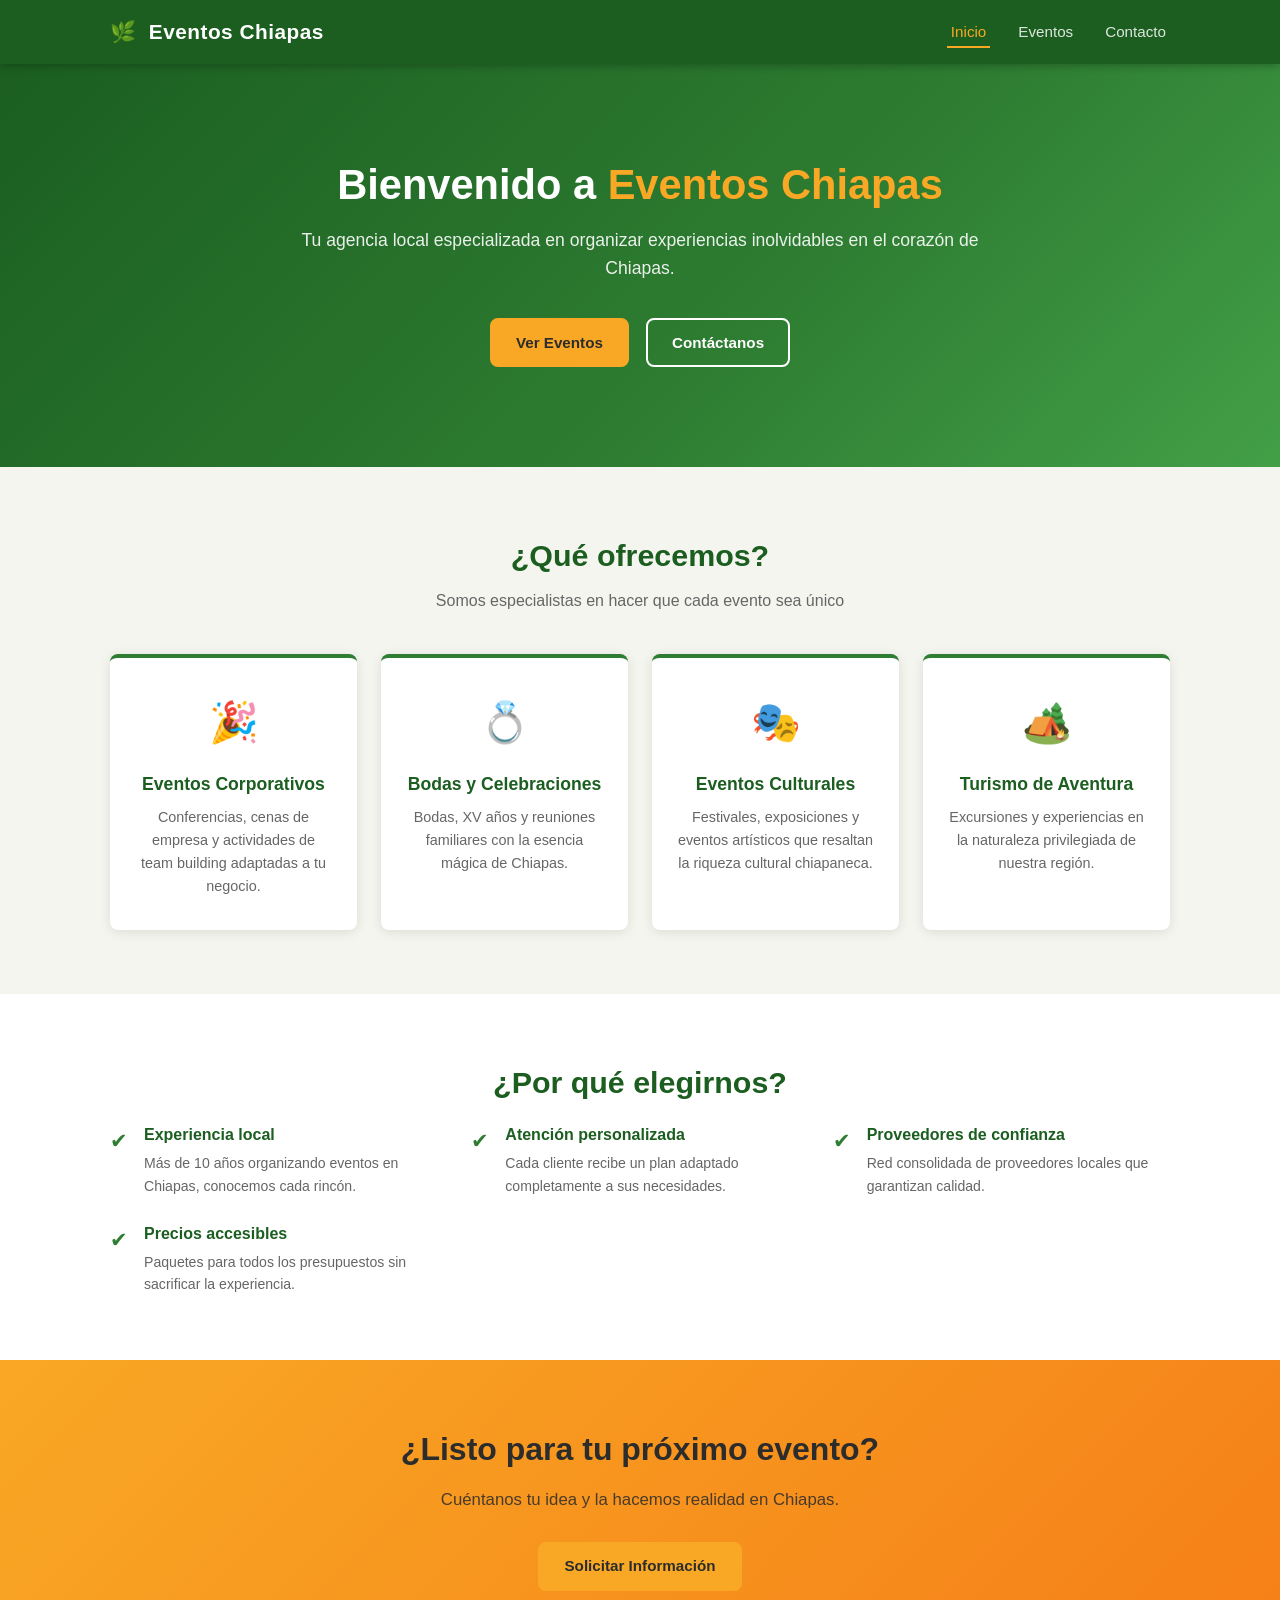
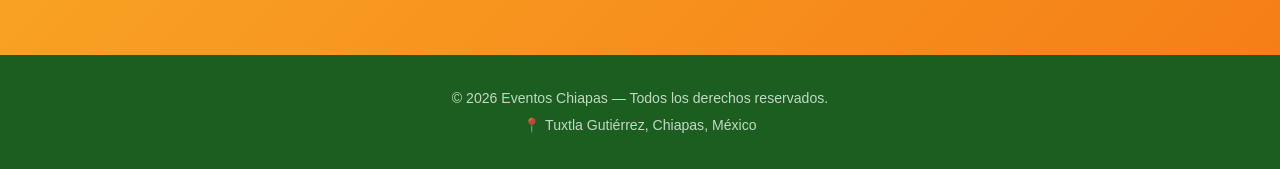
==== Chiapas/index.html @ a68ebc65 "Add files via upload Estructura inicial del sitio web" ====
<!DOCTYPE html>
<html lang="es">
<head>
  <meta charset="UTF-8" />
  <meta name="viewport" content="width=device-width, initial-scale=1.0" />
  <title>Eventos Chiapas</title>
  <link rel="stylesheet" href="css/style.css" />
</head>
<body>

  <!-- NAVEGACIÓN -->
  <header>
    <nav class="navbar">
      <div class="nav-logo">
        <span class="logo-icon">🌿</span> Eventos Chiapas
      </div>
      <button class="nav-toggle" id="navToggle" aria-label="Abrir menú">&#9776;</button>
      <ul class="nav-links" id="navLinks">
        <li><a href="index.html" class="active">Inicio</a></li>
        <li><a href="eventos.html">Eventos</a></li>
        <li><a href="contacto.html">Contacto</a></li>
      </ul>
    </nav>
  </header>

  <!-- HERO -->
  <section class="hero">
    <div class="hero-content">
      <h1>Bienvenido a <span>Eventos Chiapas</span></h1>
      <p>Tu agencia local especializada en organizar experiencias inolvidables en el corazón de Chiapas.</p>
      <a href="eventos.html" class="btn btn-primary">Ver Eventos</a>
      <a href="contacto.html" class="btn btn-outline">Contáctanos</a>
    </div>
  </section>

  <!-- SERVICIOS -->
  <section class="section" id="servicios">
    <div class="container">
      <h2 class="section-title">¿Qué ofrecemos?</h2>
      <p class="section-subtitle">Somos especialistas en hacer que cada evento sea único</p>
      <div class="cards-grid">
        <div class="card">
          <div class="card-icon">🎉</div>
          <h3>Eventos Corporativos</h3>
          <p>Conferencias, cenas de empresa y actividades de team building adaptadas a tu negocio.</p>
        </div>
        <div class="card">
          <div class="card-icon">💍</div>
          <h3>Bodas y Celebraciones</h3>
          <p>Bodas, XV años y reuniones familiares con la esencia mágica de Chiapas.</p>
        </div>
        <div class="card">
          <div class="card-icon">🎭</div>
          <h3>Eventos Culturales</h3>
          <p>Festivales, exposiciones y eventos artísticos que resaltan la riqueza cultural chiapaneca.</p>
        </div>
        <div class="card">
          <div class="card-icon">🏕️</div>
          <h3>Turismo de Aventura</h3>
          <p>Excursiones y experiencias en la naturaleza privilegiada de nuestra región.</p>
        </div>
      </div>
    </div>
  </section>

  <!-- POR QUÉ ELEGIRNOS -->
  <section class="section section-alt">
    <div class="container">
      <h2 class="section-title">¿Por qué elegirnos?</h2>
      <div class="features-list">
        <div class="feature-item">
          <span class="feature-check">✔</span>
          <div>
            <h4>Experiencia local</h4>
            <p>Más de 10 años organizando eventos en Chiapas, conocemos cada rincón.</p>
          </div>
        </div>
        <div class="feature-item">
          <span class="feature-check">✔</span>
          <div>
            <h4>Atención personalizada</h4>
            <p>Cada cliente recibe un plan adaptado completamente a sus necesidades.</p>
          </div>
        </div>
        <div class="feature-item">
          <span class="feature-check">✔</span>
          <div>
            <h4>Proveedores de confianza</h4>
            <p>Red consolidada de proveedores locales que garantizan calidad.</p>
          </div>
        </div>
        <div class="feature-item">
          <span class="feature-check">✔</span>
          <div>
            <h4>Precios accesibles</h4>
            <p>Paquetes para todos los presupuestos sin sacrificar la experiencia.</p>
          </div>
        </div>
      </div>
    </div>
  </section>

  <!-- CTA -->
  <section class="cta-section">
    <div class="container">
      <h2>¿Listo para tu próximo evento?</h2>
      <p>Cuéntanos tu idea y la hacemos realidad en Chiapas.</p>
      <a href="contacto.html" class="btn btn-primary">Solicitar Información</a>
    </div>
  </section>

  <!-- FOOTER -->
  <footer class="footer">
    <div class="container">
      <p>© 2026 Eventos Chiapas — Todos los derechos reservados.</p>
      <p>📍 Tuxtla Gutiérrez, Chiapas, México</p>
    </div>
  </footer>

  <script src="js/script.js"></script>
</body>
</html>
---- Chiapas/css/style.css ----
/* ============================================
   EVENTOS CHIAPAS — Estilos Globales
   ============================================ */

/* ---- Variables ---- */
:root {
  --color-primary:   #2e7d32;   /* verde selva */
  --color-primary-dark: #1b5e20;
  --color-accent:    #f9a825;   /* ámbar chiapaneco */
  --color-accent-dark: #f57f17;
  --color-bg:        #f5f5f0;
  --color-bg-alt:    #ffffff;
  --color-text:      #2c2c2c;
  --color-text-light:#666666;
  --color-border:    #ddd;
  --font-main: 'Segoe UI', Arial, sans-serif;
  --radius: 8px;
  --shadow: 0 2px 12px rgba(0,0,0,0.10);
  --shadow-hover: 0 6px 24px rgba(0,0,0,0.15);
  --transition: 0.25s ease;
  --max-width: 1100px;
}

/* ---- Reset básico ---- */
*, *::before, *::after {
  box-sizing: border-box;
  margin: 0;
  padding: 0;
}

html {
  scroll-behavior: smooth;
}

body {
  font-family: var(--font-main);
  background-color: var(--color-bg);
  color: var(--color-text);
  line-height: 1.6;
}

img {
  max-width: 100%;
  display: block;
}

a {
  text-decoration: none;
  color: inherit;
}

ul {
  list-style: none;
}

/* ---- Contenedor ---- */
.container {
  max-width: var(--max-width);
  margin: 0 auto;
  padding: 0 1.25rem;
}

/* ============================================
   NAVEGACIÓN
   ============================================ */
header {
  position: sticky;
  top: 0;
  z-index: 100;
  background-color: var(--color-primary-dark);
  box-shadow: 0 2px 8px rgba(0,0,0,0.25);
}

.navbar {
  max-width: var(--max-width);
  margin: 0 auto;
  padding: 0 1.25rem;
  display: flex;
  align-items: center;
  justify-content: space-between;
  height: 64px;
}

.nav-logo {
  font-size: 1.3rem;
  font-weight: 700;
  color: #ffffff;
  letter-spacing: 0.5px;
}

.logo-icon {
  margin-right: 6px;
}

.nav-links {
  display: flex;
  gap: 1.5rem;
}

.nav-links a {
  color: rgba(255,255,255,0.85);
  font-size: 0.95rem;
  font-weight: 500;
  padding: 6px 4px;
  border-bottom: 2px solid transparent;
  transition: color var(--transition), border-color var(--transition);
}

.nav-links a:hover,
.nav-links a.active {
  color: var(--color-accent);
  border-bottom-color: var(--color-accent);
}

/* Botón hamburguesa (móvil) */
.nav-toggle {
  display: none;
  background: none;
  border: none;
  color: #ffffff;
  font-size: 1.5rem;
  cursor: pointer;
  padding: 4px 8px;
}

/* ============================================
   BOTONES
   ============================================ */
.btn {
  display: inline-block;
  padding: 0.65rem 1.5rem;
  border-radius: var(--radius);
  font-size: 0.95rem;
  font-weight: 600;
  cursor: pointer;
  border: 2px solid transparent;
  transition: background-color var(--transition), color var(--transition), border-color var(--transition), transform var(--transition);
}

.btn:hover {
  transform: translateY(-2px);
}

.btn-primary {
  background-color: var(--color-accent);
  color: var(--color-text);
  border-color: var(--color-accent);
}

.btn-primary:hover {
  background-color: var(--color-accent-dark);
  border-color: var(--color-accent-dark);
}

.btn-outline {
  background-color: transparent;
  color: #ffffff;
  border-color: #ffffff;
}

.btn-outline:hover {
  background-color: rgba(255,255,255,0.15);
}

.btn-sm {
  padding: 0.4rem 1rem;
  font-size: 0.85rem;
  background-color: var(--color-primary);
  color: #ffffff;
  border-color: var(--color-primary);
}

.btn-sm:hover {
  background-color: var(--color-primary-dark);
  border-color: var(--color-primary-dark);
}

.btn-full {
  width: 100%;
  text-align: center;
}

/* ============================================
   HERO — PÁGINA PRINCIPAL
   ============================================ */
.hero {
  background: linear-gradient(135deg, var(--color-primary-dark) 0%, var(--color-primary) 60%, #43a047 100%);
  color: #ffffff;
  padding: 6rem 1.25rem;
  text-align: center;
}

.hero-content {
  max-width: 680px;
  margin: 0 auto;
}

.hero-content h1 {
  font-size: 2.6rem;
  line-height: 1.2;
  margin-bottom: 1rem;
}

.hero-content h1 span {
  color: var(--color-accent);
}

.hero-content p {
  font-size: 1.1rem;
  opacity: 0.9;
  margin-bottom: 2rem;
}

.hero-content .btn {
  margin: 0.25rem 0.4rem;
}

/* ============================================
   SECCIONES
   ============================================ */
.section {
  padding: 4rem 0;
}

.section-alt {
  background-color: var(--color-bg-alt);
}

.section-title {
  text-align: center;
  font-size: 1.9rem;
  color: var(--color-primary-dark);
  margin-bottom: 0.5rem;
}

.section-subtitle {
  text-align: center;
  color: var(--color-text-light);
  margin-bottom: 2.5rem;
}

/* ============================================
   TARJETAS DE SERVICIOS
   ============================================ */
.cards-grid {
  display: grid;
  grid-template-columns: repeat(auto-fit, minmax(220px, 1fr));
  gap: 1.5rem;
}

.card {
  background-color: var(--color-bg-alt);
  border-radius: var(--radius);
  padding: 2rem 1.5rem;
  text-align: center;
  box-shadow: var(--shadow);
  transition: box-shadow var(--transition), transform var(--transition);
  border-top: 4px solid var(--color-primary);
}

.card:hover {
  box-shadow: var(--shadow-hover);
  transform: translateY(-4px);
}

.card-icon {
  font-size: 2.5rem;
  margin-bottom: 1rem;
}

.card h3 {
  font-size: 1.1rem;
  margin-bottom: 0.5rem;
  color: var(--color-primary-dark);
}

.card p {
  font-size: 0.9rem;
  color: var(--color-text-light);
}

/* ============================================
   FEATURES (¿Por qué elegirnos?)
   ============================================ */
.features-list {
  display: grid;
  grid-template-columns: repeat(auto-fit, minmax(250px, 1fr));
  gap: 1.5rem;
  margin-top: 1rem;
}

.feature-item {
  display: flex;
  gap: 1rem;
  align-items: flex-start;
}

.feature-check {
  font-size: 1.3rem;
  color: var(--color-primary);
  flex-shrink: 0;
  margin-top: 2px;
}

.feature-item h4 {
  font-size: 1rem;
  margin-bottom: 0.25rem;
  color: var(--color-primary-dark);
}

.feature-item p {
  font-size: 0.88rem;
  color: var(--color-text-light);
}

/* ============================================
   CTA
   ============================================ */
.cta-section {
  background: linear-gradient(135deg, var(--color-accent) 0%, var(--color-accent-dark) 100%);
  color: var(--color-text);
  text-align: center;
  padding: 4rem 1.25rem;
}

.cta-section h2 {
  font-size: 2rem;
  margin-bottom: 0.75rem;
}

.cta-section p {
  font-size: 1.05rem;
  margin-bottom: 1.75rem;
  opacity: 0.85;
}

/* ============================================
   PAGE HERO (Eventos / Contacto)
   ============================================ */
.page-hero {
  background: linear-gradient(135deg, var(--color-primary-dark) 0%, var(--color-primary) 100%);
  color: #ffffff;
  padding: 3.5rem 1.25rem;
  text-align: center;
}

.page-hero h1 {
  font-size: 2.2rem;
  margin-bottom: 0.4rem;
}

.page-hero p {
  font-size: 1rem;
  opacity: 0.85;
}

/* ============================================
   FILTROS DE EVENTOS
   ============================================ */
.filter-bar {
  display: flex;
  flex-wrap: wrap;
  align-items: center;
  gap: 0.5rem;
  margin-bottom: 2rem;
}

.filter-label {
  font-weight: 600;
  color: var(--color-text-light);
  font-size: 0.9rem;
  margin-right: 0.25rem;
}

.filter-btn {
  padding: 0.35rem 1rem;
  border: 2px solid var(--color-border);
  border-radius: 20px;
  background: var(--color-bg-alt);
  color: var(--color-text-light);
  cursor: pointer;
  font-size: 0.85rem;
  font-weight: 500;
  transition: background-color var(--transition), color var(--transition), border-color var(--transition);
}

.filter-btn:hover,
.filter-btn.active {
  background-color: var(--color-primary);
  color: #ffffff;
  border-color: var(--color-primary);
}

/* ============================================
   TARJETAS DE EVENTOS
   ============================================ */
.events-grid {
  display: grid;
  grid-template-columns: repeat(auto-fill, minmax(300px, 1fr));
  gap: 1.75rem;
}

.event-card {
  background-color: var(--color-bg-alt);
  border-radius: var(--radius);
  box-shadow: var(--shadow);
  overflow: hidden;
  display: flex;
  flex-direction: column;
  transition: box-shadow var(--transition), transform var(--transition);
  position: relative;
}

.event-card:hover {
  box-shadow: var(--shadow-hover);
  transform: translateY(-4px);
}

.event-badge {
  font-size: 0.75rem;
  font-weight: 700;
  text-transform: uppercase;
  letter-spacing: 0.8px;
  padding: 0.3rem 0.85rem;
  width: fit-content;
  margin: 1rem 1rem 0;
  border-radius: 20px;
}

.event-badge.cultural   { background-color: #e3f2fd; color: #1565c0; }
.event-badge.corporativo{ background-color: #f3e5f5; color: #6a1b9a; }
.event-badge.aventura   { background-color: #e8f5e9; color: #2e7d32; }
.event-badge.social     { background-color: #fff3e0; color: #e65100; }

.event-body {
  display: flex;
  gap: 1rem;
  padding: 1rem 1rem 0.75rem;
  flex: 1;
}

.event-date {
  display: flex;
  flex-direction: column;
  align-items: center;
  justify-content: flex-start;
  min-width: 48px;
  background-color: var(--color-primary);
  color: #ffffff;
  border-radius: var(--radius);
  padding: 0.5rem 0.4rem;
  text-align: center;
}

.event-date .day {
  font-size: 1.5rem;
  font-weight: 700;
  line-height: 1;
}

.event-date .month {
  font-size: 0.7rem;
  text-transform: uppercase;
  letter-spacing: 0.5px;
  margin-top: 2px;
}

.event-info h3 {
  font-size: 1rem;
  margin-bottom: 0.35rem;
  color: var(--color-primary-dark);
}

.event-info p {
  font-size: 0.85rem;
  color: var(--color-text-light);
  margin-bottom: 0.5rem;
}

.event-meta {
  display: flex;
  flex-direction: column;
  gap: 2px;
  font-size: 0.78rem;
  color: var(--color-text-light);
}

.event-card > .btn {
  margin: 0 1rem 1rem;
  align-self: flex-start;
}

.no-results {
  text-align: center;
  color: var(--color-text-light);
  font-size: 1rem;
  padding: 2rem 0;
}

.hidden {
  display: none !important;
}

/* ============================================
   FORMULARIO DE CONTACTO
   ============================================ */
.contact-layout {
  display: grid;
  grid-template-columns: 1fr 380px;
  gap: 3rem;
  align-items: start;
}

.contact-form-wrapper h2,
.contact-info h2 {
  font-size: 1.5rem;
  color: var(--color-primary-dark);
  margin-bottom: 0.4rem;
}

.form-note {
  color: var(--color-text-light);
  font-size: 0.9rem;
  margin-bottom: 1.5rem;
}

.contact-form {
  display: flex;
  flex-direction: column;
  gap: 1.1rem;
}

.form-row {
  display: grid;
  grid-template-columns: 1fr 1fr;
  gap: 1rem;
}

.form-group {
  display: flex;
  flex-direction: column;
  gap: 4px;
}

.form-group label {
  font-size: 0.88rem;
  font-weight: 600;
  color: var(--color-text);
}

.required {
  color: #c62828;
}

.form-group input,
.form-group select,
.form-group textarea {
  padding: 0.6rem 0.85rem;
  border: 1.5px solid var(--color-border);
  border-radius: var(--radius);
  font-family: var(--font-main);
  font-size: 0.9rem;
  color: var(--color-text);
  background-color: #fff;
  transition: border-color var(--transition), box-shadow var(--transition);
  outline: none;
}

.form-group input:focus,
.form-group select:focus,
.form-group textarea:focus {
  border-color: var(--color-primary);
  box-shadow: 0 0 0 3px rgba(46,125,50,0.15);
}

.form-group textarea {
  resize: vertical;
  min-height: 120px;
}

.field-error {
  font-size: 0.78rem;
  color: #c62828;
  min-height: 16px;
}

/* Estado de error en campo */
.form-group input.error,
.form-group select.error,
.form-group textarea.error {
  border-color: #c62828;
}

/* Mensaje de éxito */
.form-success {
  text-align: center;
  padding: 2.5rem 1.5rem;
  background-color: #e8f5e9;
  border-radius: var(--radius);
  border: 1.5px solid #a5d6a7;
}

.success-icon {
  font-size: 2.5rem;
  display: block;
  margin-bottom: 0.75rem;
}

.form-success h3 {
  font-size: 1.3rem;
  color: var(--color-primary-dark);
  margin-bottom: 0.4rem;
}

.form-success p {
  color: var(--color-text-light);
  font-size: 0.95rem;
}

/* ============================================
   INFO DE CONTACTO (aside)
   ============================================ */
.contact-info {
  background-color: var(--color-bg-alt);
  border-radius: var(--radius);
  padding: 2rem 1.5rem;
  box-shadow: var(--shadow);
}

.info-item {
  display: flex;
  gap: 1rem;
  align-items: flex-start;
  padding: 1rem 0;
  border-bottom: 1px solid var(--color-border);
}

.info-item:last-of-type {
  border-bottom: none;
}

.info-icon {
  font-size: 1.4rem;
  flex-shrink: 0;
}

.info-item h4 {
  font-size: 0.88rem;
  text-transform: uppercase;
  letter-spacing: 0.5px;
  color: var(--color-text-light);
  margin-bottom: 2px;
}

.info-item p {
  font-size: 0.9rem;
  color: var(--color-text);
}

.social-links {
  margin-top: 1.25rem;
}

.social-links h4 {
  font-size: 0.88rem;
  text-transform: uppercase;
  letter-spacing: 0.5px;
  color: var(--color-text-light);
  margin-bottom: 0.75rem;
}

.social-row {
  display: flex;
  gap: 0.6rem;
  flex-wrap: wrap;
}

.social-btn {
  padding: 0.35rem 0.9rem;
  border-radius: 20px;
  font-size: 0.82rem;
  font-weight: 600;
  background-color: var(--color-primary);
  color: #ffffff;
  transition: background-color var(--transition), transform var(--transition);
}

.social-btn:hover {
  background-color: var(--color-primary-dark);
  transform: translateY(-2px);
}

/* ============================================
   FOOTER
   ============================================ */
.footer {
  background-color: var(--color-primary-dark);
  color: rgba(255,255,255,0.75);
  text-align: center;
  padding: 2rem 1.25rem;
  font-size: 0.88rem;
}

.footer p + p {
  margin-top: 0.3rem;
}

/* ============================================
   RESPONSIVO
   ============================================ */
@media (max-width: 768px) {
  /* Navegación */
  .nav-toggle {
    display: block;
  }

  .nav-links {
    display: none;
    flex-direction: column;
    position: absolute;
    top: 64px;
    left: 0;
    right: 0;
    background-color: var(--color-primary-dark);
    padding: 1rem 1.25rem 1.5rem;
    gap: 0.75rem;
    box-shadow: 0 4px 10px rgba(0,0,0,0.2);
  }

  .nav-links.open {
    display: flex;
  }

  /* Hero */
  .hero-content h1 {
    font-size: 1.9rem;
  }

  /* Cards */
  .cards-grid {
    grid-template-columns: 1fr 1fr;
  }

  /* Contacto */
  .contact-layout {
    grid-template-columns: 1fr;
  }

  .form-row {
    grid-template-columns: 1fr;
  }
}

@media (max-width: 480px) {
  .hero-content h1 {
    font-size: 1.6rem;
  }

  .cards-grid {
    grid-template-columns: 1fr;
  }

  .events-grid {
    grid-template-columns: 1fr;
  }

  .section-title {
    font-size: 1.5rem;
  }

  .cta-section h2 {
    font-size: 1.5rem;
  }
}
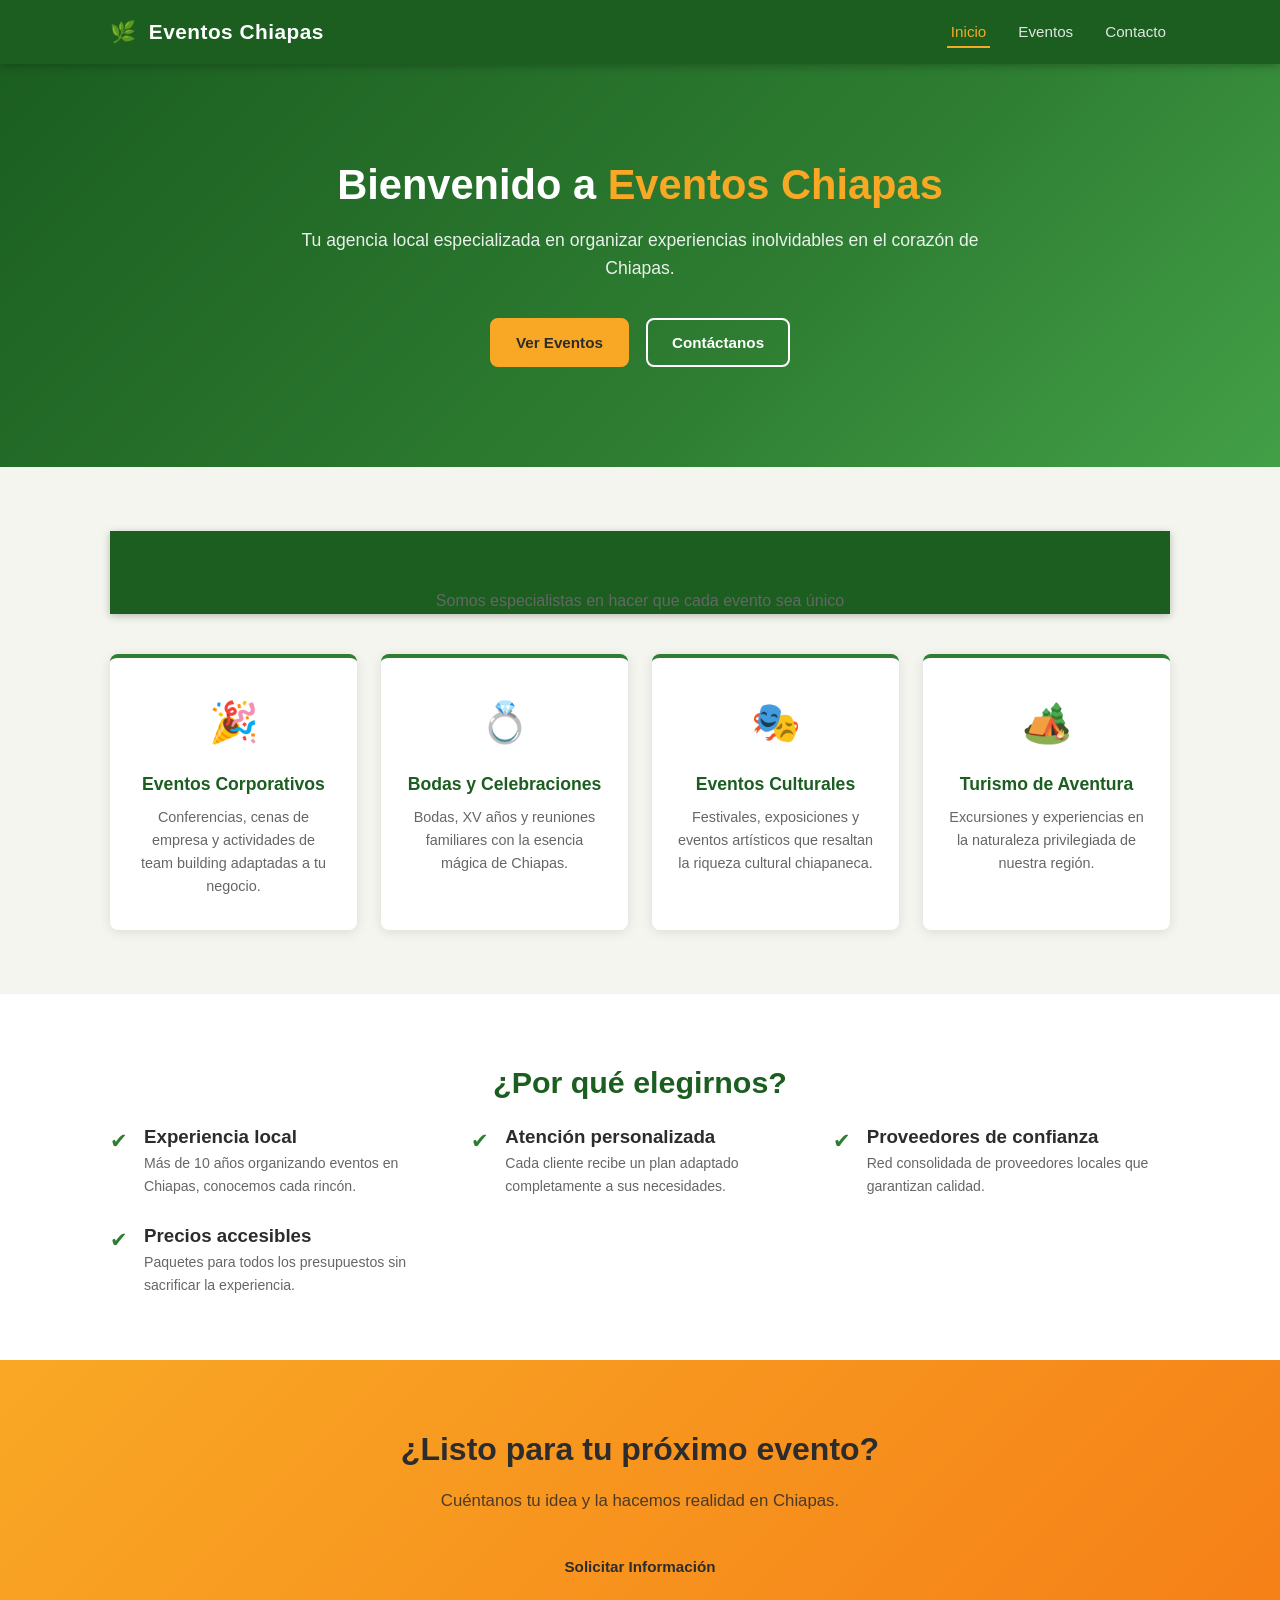
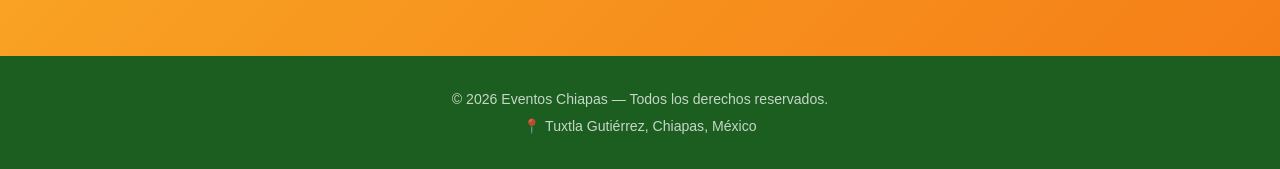
==== commit 1784f914: "Update index.html" ====
--- a/Chiapas/index.html
+++ b/Chiapas/index.html
@@ -3,117 +3,139 @@
 <head>
   <meta charset="UTF-8" />
   <meta name="viewport" content="width=device-width, initial-scale=1.0" />
-  <title>Eventos Chiapas</title>
+  <title>Eventos Chiapas | Organización de Eventos y Experiencias Unicas</title>
+  <meta name="description" content="Agencia local especializada en la organización de bodas, eventos corporativos, culturales y turismo de aventura en Chiapas. ¡Haz tu evento inolvidable!">
+  
+  <!-- Google Fonts para mejorar la tipografía -->
+  <link rel="preconnect" href="https://fonts.googleapis.com">
+  <link rel="preconnect" href="https://fonts.gstatic.com" crossorigin>
+  <link href="https://fonts.googleapis.com/css2?family=Montserrat:wght@400;600;700&family=Open+Sans:wght@400;600&display=swap" rel="stylesheet">
+  
+  <!-- Iconos de FontAwesome (Opcional, reemplaza los emojis para un look más pro) -->
+  <link rel="stylesheet" href="https://cdnjs.cloudflare.com/ajax/libs/font-awesome/6.4.0/css/all.min.css" />
+  
   <link rel="stylesheet" href="css/style.css" />
 </head>
 <body>
 
   <!-- NAVEGACIÓN -->
-  <header>
-    <nav class="navbar">
+  <header class="site-header">
+    <nav class="navbar" aria-label="Menú principal">
       <div class="nav-logo">
-        <span class="logo-icon">🌿</span> Eventos Chiapas
+        <span class="logo-icon" aria-hidden="true">🌿</span> Eventos Chiapas
       </div>
-      <button class="nav-toggle" id="navToggle" aria-label="Abrir menú">&#9776;</button>
+      <button class="nav-toggle" id="navToggle" aria-label="Abrir menú de navegación" aria-expanded="false">
+        <span class="hamburger"></span>
+      </button>
       <ul class="nav-links" id="navLinks">
-        <li><a href="index.html" class="active">Inicio</a></li>
-        <li><a href="eventos.html">Eventos</a></li>
-        <li><a href="contacto.html">Contacto</a></li>
+        <li><a href="index.html" class="nav-link active">Inicio</a></li>
+        <li><a href="eventos.html" class="nav-link">Eventos</a></li>
+        <li><a href="contacto.html" class="nav-link">Contacto</a></li>
       </ul>
     </nav>
   </header>
 
-  <!-- HERO -->
-  <section class="hero">
-    <div class="hero-content">
-      <h1>Bienvenido a <span>Eventos Chiapas</span></h1>
-      <p>Tu agencia local especializada en organizar experiencias inolvidables en el corazón de Chiapas.</p>
-      <a href="eventos.html" class="btn btn-primary">Ver Eventos</a>
-      <a href="contacto.html" class="btn btn-outline">Contáctanos</a>
-    </div>
-  </section>
-
-  <!-- SERVICIOS -->
-  <section class="section" id="servicios">
-    <div class="container">
-      <h2 class="section-title">¿Qué ofrecemos?</h2>
-      <p class="section-subtitle">Somos especialistas en hacer que cada evento sea único</p>
-      <div class="cards-grid">
-        <div class="card">
-          <div class="card-icon">🎉</div>
-          <h3>Eventos Corporativos</h3>
-          <p>Conferencias, cenas de empresa y actividades de team building adaptadas a tu negocio.</p>
-        </div>
-        <div class="card">
-          <div class="card-icon">💍</div>
-          <h3>Bodas y Celebraciones</h3>
-          <p>Bodas, XV años y reuniones familiares con la esencia mágica de Chiapas.</p>
-        </div>
-        <div class="card">
-          <div class="card-icon">🎭</div>
-          <h3>Eventos Culturales</h3>
-          <p>Festivales, exposiciones y eventos artísticos que resaltan la riqueza cultural chiapaneca.</p>
-        </div>
-        <div class="card">
-          <div class="card-icon">🏕️</div>
-          <h3>Turismo de Aventura</h3>
-          <p>Excursiones y experiencias en la naturaleza privilegiada de nuestra región.</p>
+  <main>
+    <!-- HERO -->
+    <section class="hero" aria-label="Introducción">
+      <div class="hero-content">
+        <h1>Bienvenido a <span>Eventos Chiapas</span></h1>
+        <p>Tu agencia local especializada en organizar experiencias inolvidables en el corazón de Chiapas.</p>
+        <div class="hero-actions">
+          <a href="eventos.html" class="btn btn-primary">Ver Eventos</a>
+          <a href="contacto.html" class="btn btn-outline">Contáctanos</a>
         </div>
       </div>
-    </div>
-  </section>
+    </section>
 
-  <!-- POR QUÉ ELEGIRNOS -->
-  <section class="section section-alt">
-    <div class="container">
-      <h2 class="section-title">¿Por qué elegirnos?</h2>
-      <div class="features-list">
-        <div class="feature-item">
-          <span class="feature-check">✔</span>
-          <div>
-            <h4>Experiencia local</h4>
-            <p>Más de 10 años organizando eventos en Chiapas, conocemos cada rincón.</p>
+    <!-- SERVICIOS -->
+    <section class="section" id="servicios">
+      <div class="container">
+        <header class="section-header">
+          <h2 class="section-title">¿Qué ofrecemos?</h2>
+          <p class="section-subtitle">Somos especialistas en hacer que cada evento sea único</p>
+        </header>
+        
+        <div class="cards-grid">
+          <article class="card">
+            <div class="card-icon" aria-hidden="true">🎉</div>
+            <h3>Eventos Corporativos</h3>
+            <p>Conferencias, cenas de empresa y actividades de team building adaptadas a tu negocio.</p>
+          </article>
+          
+          <article class="card">
+            <div class="card-icon" aria-hidden="true">💍</div>
+            <h3>Bodas y Celebraciones</h3>
+            <p>Bodas, XV años y reuniones familiares con la esencia mágica de Chiapas.</p>
+          </article>
+          
+          <article class="card">
+            <div class="card-icon" aria-hidden="true">🎭</div>
+            <h3>Eventos Culturales</h3>
+            <p>Festivales, exposiciones y eventos artísticos que resaltan la riqueza cultural chiapaneca.</p>
+          </article>
+          
+          <article class="card">
+            <div class="card-icon" aria-hidden="true">🏕️</div>
+            <h3>Turismo de Aventura</h3>
+            <p>Excursiones y experiencias en la naturaleza privilegiada de nuestra región.</p>
+          </article>
+        </div>
+      </div>
+    </section>
+
+    <!-- POR QUÉ ELEGIRNOS -->
+    <section class="section section-alt" id="valores">
+      <div class="container">
+        <h2 class="section-title">¿Por qué elegirnos?</h2>
+        <div class="features-list">
+          <div class="feature-item">
+            <span class="feature-check" aria-hidden="true">✔</span>
+            <div>
+              <h3>Experiencia local</h3>
+              <p>Más de 10 años organizando eventos en Chiapas, conocemos cada rincón.</p>
+            </div>
           </div>
-        </div>
-        <div class="feature-item">
-          <span class="feature-check">✔</span>
-          <div>
-            <h4>Atención personalizada</h4>
-            <p>Cada cliente recibe un plan adaptado completamente a sus necesidades.</p>
+          <div class="feature-item">
+            <span class="feature-check" aria-hidden="true">✔</span>
+            <div>
+              <h3>Atención personalizada</h3>
+              <p>Cada cliente recibe un plan adaptado completamente a sus necesidades.</p>
+            </div>
           </div>
-        </div>
-        <div class="feature-item">
-          <span class="feature-check">✔</span>
-          <div>
-            <h4>Proveedores de confianza</h4>
-            <p>Red consolidada de proveedores locales que garantizan calidad.</p>
+          <div class="feature-item">
+            <span class="feature-check" aria-hidden="true">✔</span>
+            <div>
+              <h3>Proveedores de confianza</h3>
+              <p>Red consolidada de proveedores locales que garantizan calidad.</p>
+            </div>
           </div>
-        </div>
-        <div class="feature-item">
-          <span class="feature-check">✔</span>
-          <div>
-            <h4>Precios accesibles</h4>
-            <p>Paquetes para todos los presupuestos sin sacrificar la experiencia.</p>
+          <div class="feature-item">
+            <span class="feature-check" aria-hidden="true">✔</span>
+            <div>
+              <h3>Precios accesibles</h3>
+              <p>Paquetes para todos los presupuestos sin sacrificar la experiencia.</p>
+            </div>
           </div>
         </div>
       </div>
-    </div>
-  </section>
+    </section>
 
-  <!-- CTA -->
-  <section class="cta-section">
-    <div class="container">
-      <h2>¿Listo para tu próximo evento?</h2>
-      <p>Cuéntanos tu idea y la hacemos realidad en Chiapas.</p>
-      <a href="contacto.html" class="btn btn-primary">Solicitar Información</a>
-    </div>
-  </section>
+    <!-- CTA -->
+    <section class="cta-section" aria-label="Llamado a la acción">
+      <div class="container">
+        <h2>¿Listo para tu próximo evento?</h2>
+        <p>Cuéntanos tu idea y la hacemos realidad en Chiapas.</p>
+        <a href="contacto.html" class="btn btn-secondary">Solicitar Información</a>
+      </div>
+    </section>
+  </main>
 
   <!-- FOOTER -->
   <footer class="footer">
-    <div class="container">
-      <p>© 2026 Eventos Chiapas — Todos los derechos reservados.</p>
-      <p>📍 Tuxtla Gutiérrez, Chiapas, México</p>
+    <div class="container footer-content">
+      <p>&copy; 2026 Eventos Chiapas — Todos los derechos reservados.</p>
+      <p class="footer-location"><span aria-hidden="true">📍</span> Tuxtla Gutiérrez, Chiapas, México</p>
     </div>
   </footer>
 
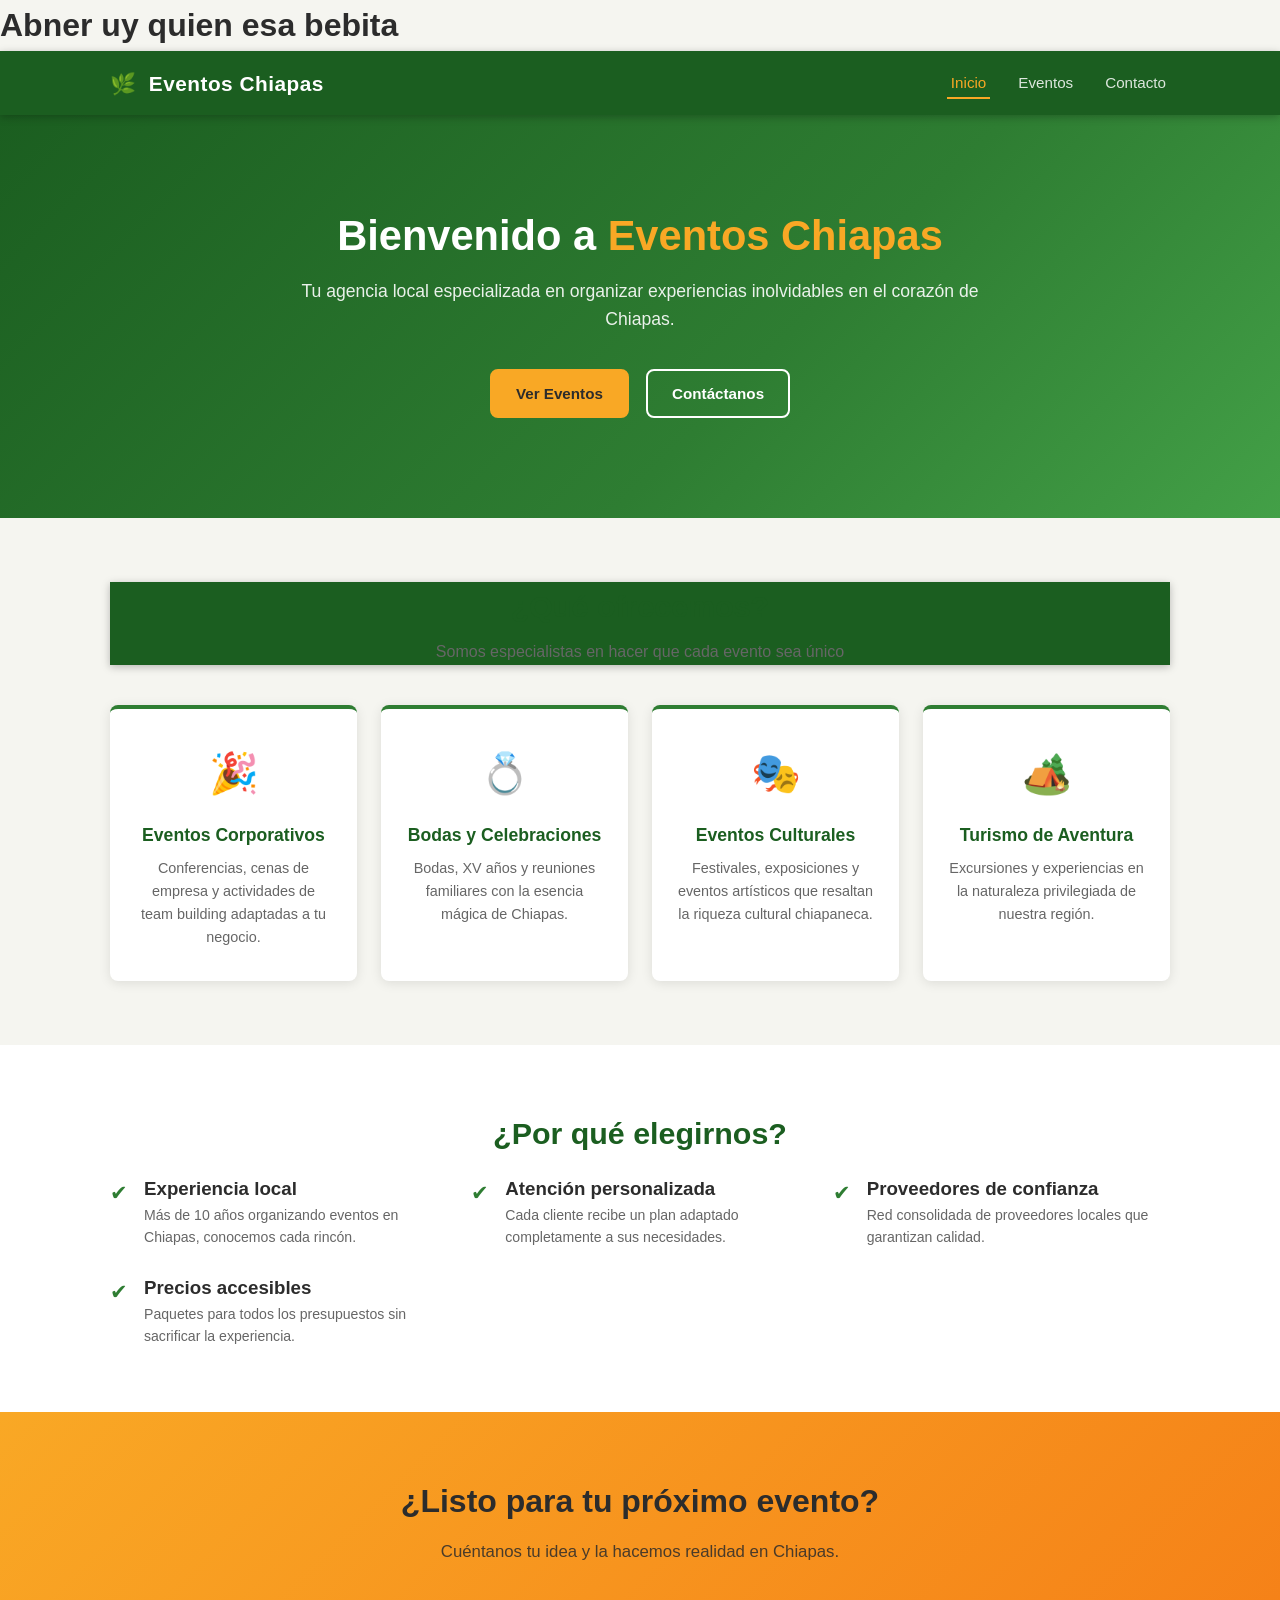
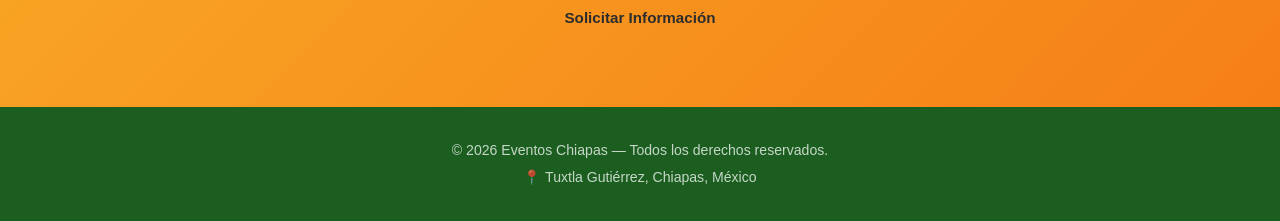
==== commit 1b522cf3: "Update index.html Se agregó un encabezado principal en index.html para iniciar la estructura visual " ====
--- a/Chiapas/index.html
+++ b/Chiapas/index.html
@@ -4,6 +4,7 @@
   <meta charset="UTF-8" />
   <meta name="viewport" content="width=device-width, initial-scale=1.0" />
   <title>Eventos Chiapas | Organización de Eventos y Experiencias Unicas</title>
+<h1>Abner uy quien esa bebita</h1>
   <meta name="description" content="Agencia local especializada en la organización de bodas, eventos corporativos, culturales y turismo de aventura en Chiapas. ¡Haz tu evento inolvidable!">
   
   <!-- Google Fonts para mejorar la tipografía -->
--- a/Chiapas/css/style.css
+++ b/Chiapas/css/style.css
@@ -13,7 +13,11 @@
   --color-text:      #2c2c2c;
   --color-text-light:#666666;
   --color-border:    #ddd;
-  --font-main: 'Segoe UI', Arial, sans-serif;
+  --font-main: 'Open Sans', Arial, sans-serif;
+  --font-heading: 'Montserrat', 'Open Sans', Arial, sans-serif;
+  --color-family: #ff6f61; /* cálido, amigable */
+  --color-family-light: #fff3e0;
+  --color-family-accent: #ffd54f;
   --radius: 8px;
   --shadow: 0 2px 12px rgba(0,0,0,0.10);
   --shadow-hover: 0 6px 24px rgba(0,0,0,0.15);
@@ -706,6 +710,50 @@
 }
 
 /* ============================================
+   FAMILY — Estilo familiar llamativo
+   ============================================ */
+.family-section {
+  background: linear-gradient(135deg, var(--color-family) 0%, var(--color-accent) 60%);
+  color: #ffffff;
+  padding: 3.5rem 1.25rem;
+  border-radius: 14px;
+  box-shadow: 0 6px 24px rgba(0,0,0,0.12);
+  margin: 2rem 0;
+  position: relative;
+  overflow: hidden;
+  background-image: radial-gradient(circle at 10% 10%, rgba(255,255,255,0.06), transparent 10%),
+                    radial-gradient(circle at 90% 90%, rgba(255,255,255,0.04), transparent 10%);
+}
+.family-section .container {
+  display: grid;
+  grid-template-columns: 1fr 320px;
+  gap: 1.5rem;
+  align-items: center;
+}
+.family-hero h2 {
+  font-family: var(--font-heading);
+  font-size: 2rem;
+  margin-bottom: 0.25rem;
+  color: #fff;
+}
+.family-hero p { color: rgba(255,255,255,0.95); margin-bottom: 1rem; }
+.family-cards { display: grid; grid-template-columns: repeat(3, 1fr); gap: 1rem; }
+.family-card { background: rgba(255,255,255,0.12); padding: 1rem; border-radius: 10px; text-align:center; color:#fff; box-shadow: 0 4px 14px rgba(0,0,0,0.08); transition: transform var(--transition); }
+.family-card:hover { transform: translateY(-6px); }
+.family-card .icon { font-size: 2rem; margin-bottom: 0.5rem; display:inline-block; background: rgba(255,255,255,0.1); padding:0.5rem; border-radius: 999px; }
+.family-cta .btn { background: #fff; color: var(--color-family); font-weight:700; }
+
+@media (max-width: 768px) {
+  .family-section .container { grid-template-columns: 1fr; }
+  .family-cards { grid-template-columns: 1fr 1fr; }
+}
+
+@media (max-width: 480px) {
+  .family-cards { grid-template-columns: 1fr; }
+  .family-hero h2 { font-size: 1.4rem; }
+}
+
+/* ============================================
    RESPONSIVO
    ============================================ */
 @media (max-width: 768px) {
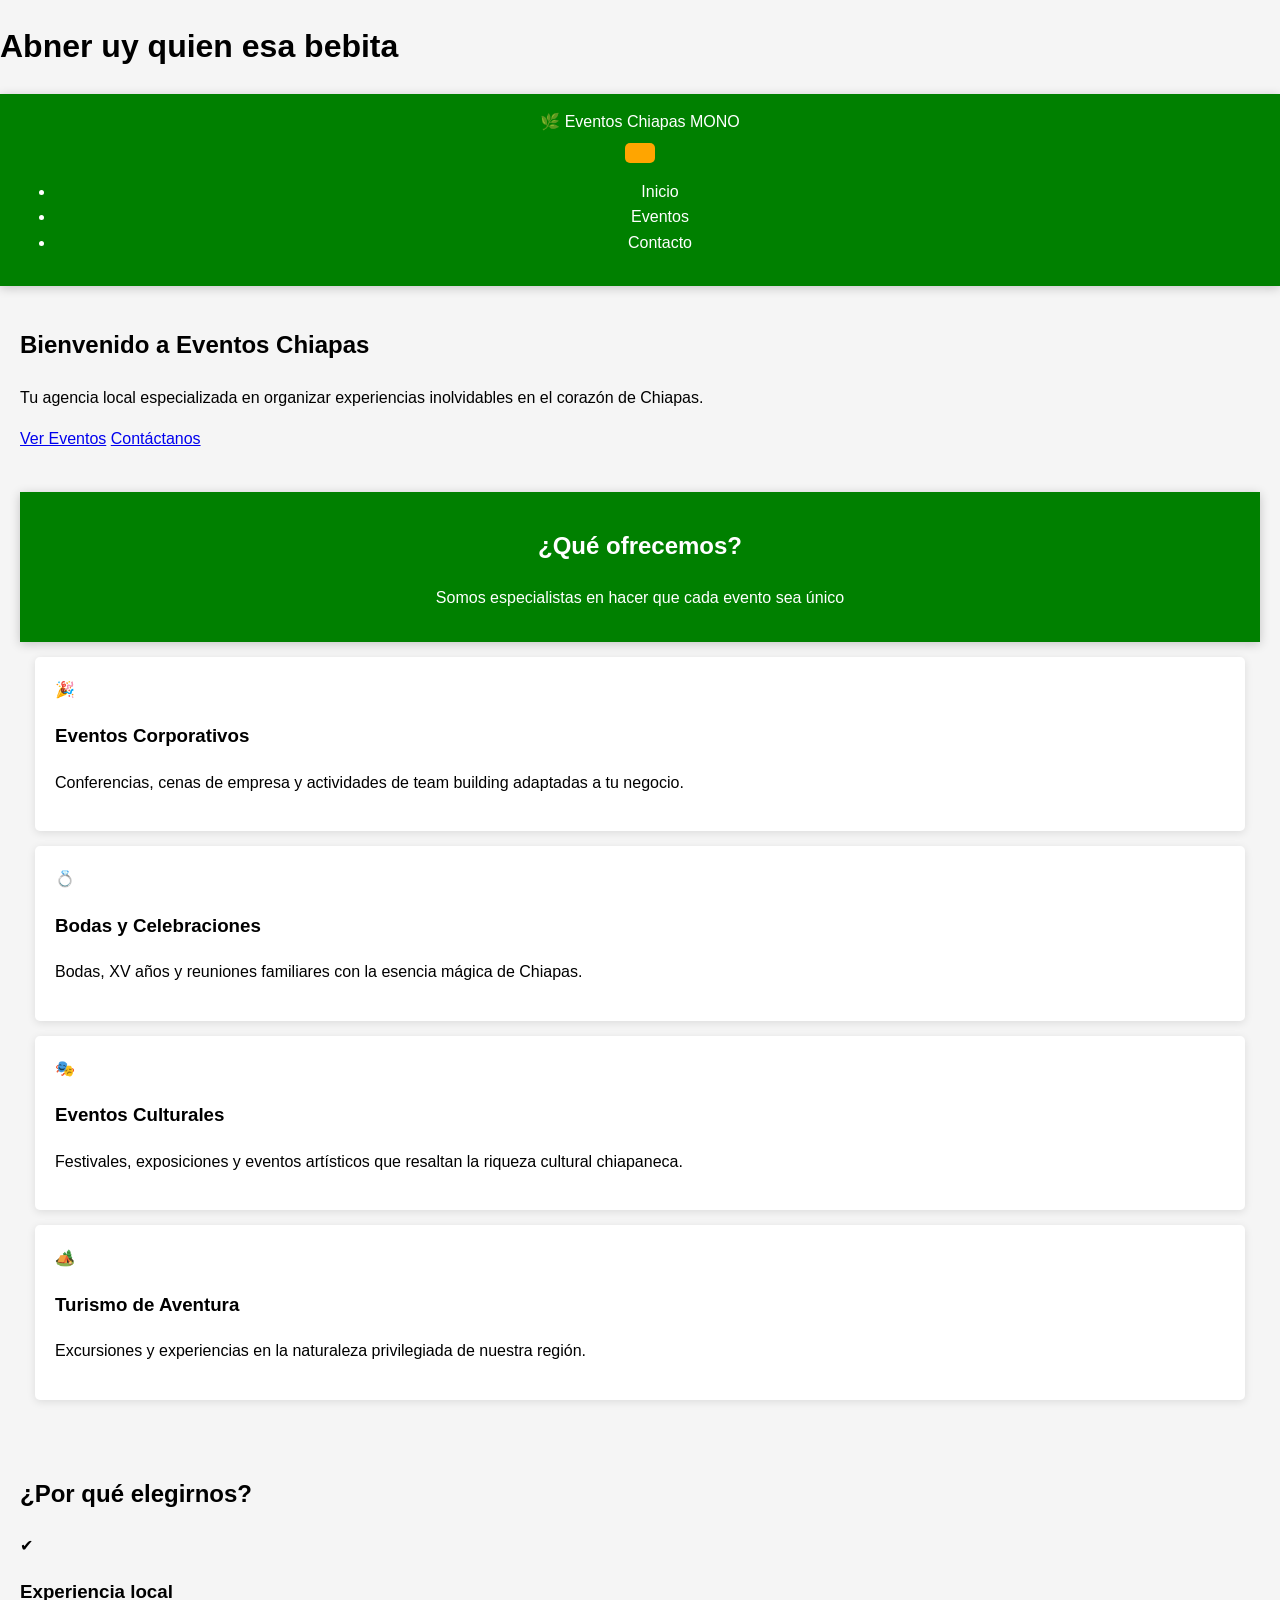
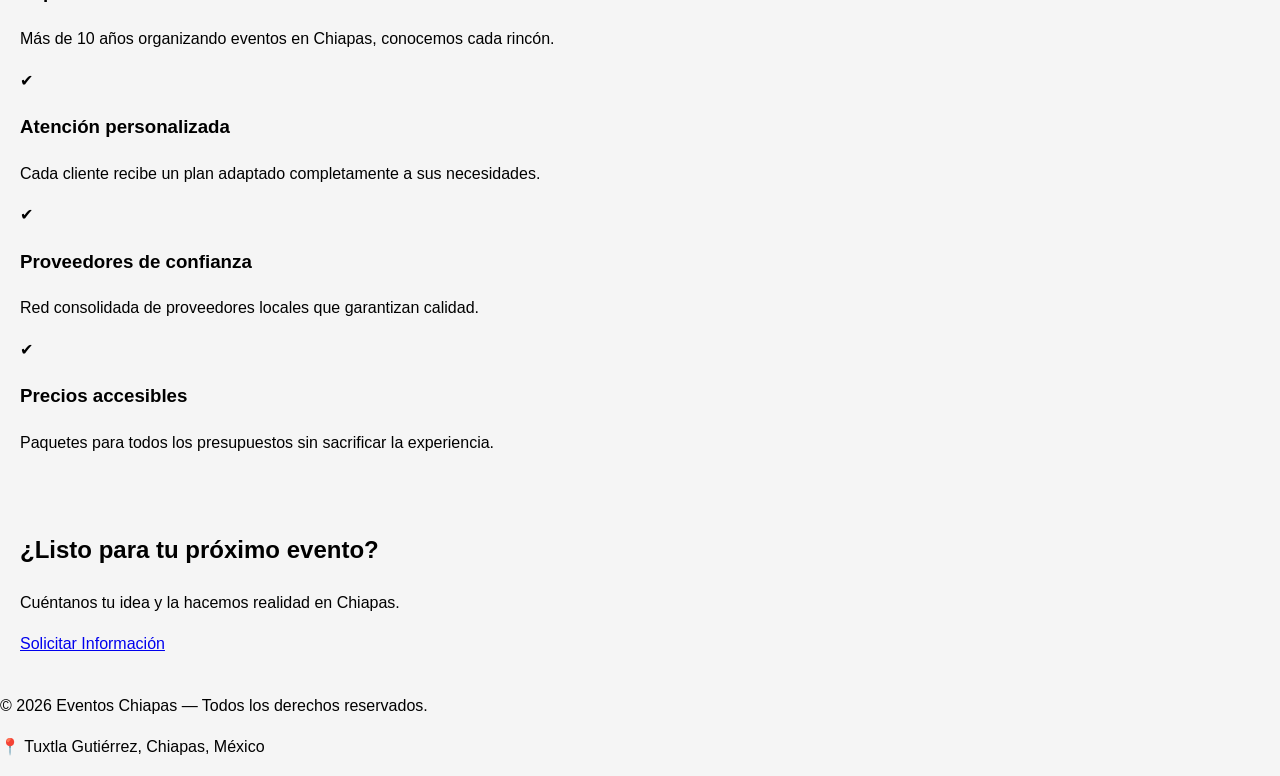
==== commit 0ff22e27: "Update index.html" ====
--- a/Chiapas/index.html
+++ b/Chiapas/index.html
@@ -23,7 +23,7 @@
   <header class="site-header">
     <nav class="navbar" aria-label="Menú principal">
       <div class="nav-logo">
-        <span class="logo-icon" aria-hidden="true">🌿</span> Eventos Chiapas
+        <span class="logo-icon" aria-hidden="true">🌿</span> Eventos Chiapas MONO
       </div>
       <button class="nav-toggle" id="navToggle" aria-label="Abrir menú de navegación" aria-expanded="false">
         <span class="hamburger"></span>
--- a/Chiapas/css/style.css
+++ b/Chiapas/css/style.css
@@ -1,822 +1,63 @@
-/* ============================================
-   EVENTOS CHIAPAS — Estilos Globales
-   ============================================ */
+/* Estilos básicos */
 
-/* ---- Variables ---- */
-:root {
-  --color-primary:   #2e7d32;   /* verde selva */
-  --color-primary-dark: #1b5e20;
-  --color-accent:    #f9a825;   /* ámbar chiapaneco */
-  --color-accent-dark: #f57f17;
-  --color-bg:        #f5f5f0;
-  --color-bg-alt:    #ffffff;
-  --color-text:      #2c2c2c;
-  --color-text-light:#666666;
-  --color-border:    #ddd;
-  --font-main: 'Open Sans', Arial, sans-serif;
-  --font-heading: 'Montserrat', 'Open Sans', Arial, sans-serif;
-  --color-family: #ff6f61; /* cálido, amigable */
-  --color-family-light: #fff3e0;
-  --color-family-accent: #ffd54f;
-  --radius: 8px;
-  --shadow: 0 2px 12px rgba(0,0,0,0.10);
-  --shadow-hover: 0 6px 24px rgba(0,0,0,0.15);
-  --transition: 0.25s ease;
-  --max-width: 1100px;
+body{
+    font-family: Arial, sans-serif;
+    background-color: #f5f5f5;
+    margin: 0;
+    padding: 0;
 }
 
-/* ---- Reset básico ---- */
-*, *::before, *::after {
-  box-sizing: border-box;
-  margin: 0;
-  padding: 0;
+header{
+    background-color: green;
+    color: white;
+    padding: 15px;
+    text-align: center;
 }
 
-html {
-  scroll-behavior: smooth;
+nav a{
+    color: white;
+    margin: 10px;
+    text-decoration: none;
 }
 
-body {
-  font-family: var(--font-main);
-  background-color: var(--color-bg);
-  color: var(--color-text);
-  line-height: 1.6;
+section{
+    padding: 20px;
 }
 
-img {
-  max-width: 100%;
-  display: block;
+.card{
+    background-color: white;
+    padding: 20px;
+    margin: 15px;
+    border-radius: 5px;
 }
 
-a {
-  text-decoration: none;
-  color: inherit;
+/* Mejoras visuales */
+
+body{
+    line-height: 1.6;
 }
 
-ul {
-  list-style: none;
+header{
+    box-shadow: 0 2px 10px rgba(0,0,0,0.2);
 }
 
-/* ---- Contenedor ---- */
-.container {
-  max-width: var(--max-width);
-  margin: 0 auto;
-  padding: 0 1.25rem;
+nav a:hover{
+    color: yellow;
 }
 
-/* ============================================
-   NAVEGACIÓN
-   ============================================ */
-header {
-  position: sticky;
-  top: 0;
-  z-index: 100;
-  background-color: var(--color-primary-dark);
-  box-shadow: 0 2px 8px rgba(0,0,0,0.25);
+.card{
+    transition: 0.3s;
+    box-shadow: 0 2px 8px rgba(0,0,0,0.1);
 }
 
-.navbar {
-  max-width: var(--max-width);
-  margin: 0 auto;
-  padding: 0 1.25rem;
-  display: flex;
-  align-items: center;
-  justify-content: space-between;
-  height: 64px;
+.card:hover{
+    transform: translateY(-5px);
 }
 
-.nav-logo {
-  font-size: 1.3rem;
-  font-weight: 700;
-  color: #ffffff;
-  letter-spacing: 0.5px;
-}
-
-.logo-icon {
-  margin-right: 6px;
-}
-
-.nav-links {
-  display: flex;
-  gap: 1.5rem;
-}
-
-.nav-links a {
-  color: rgba(255,255,255,0.85);
-  font-size: 0.95rem;
-  font-weight: 500;
-  padding: 6px 4px;
-  border-bottom: 2px solid transparent;
-  transition: color var(--transition), border-color var(--transition);
-}
-
-.nav-links a:hover,
-.nav-links a.active {
-  color: var(--color-accent);
-  border-bottom-color: var(--color-accent);
-}
-
-/* Botón hamburguesa (móvil) */
-.nav-toggle {
-  display: none;
-  background: none;
-  border: none;
-  color: #ffffff;
-  font-size: 1.5rem;
-  cursor: pointer;
-  padding: 4px 8px;
-}
-
-/* ============================================
-   BOTONES
-   ============================================ */
-.btn {
-  display: inline-block;
-  padding: 0.65rem 1.5rem;
-  border-radius: var(--radius);
-  font-size: 0.95rem;
-  font-weight: 600;
-  cursor: pointer;
-  border: 2px solid transparent;
-  transition: background-color var(--transition), color var(--transition), border-color var(--transition), transform var(--transition);
-}
-
-.btn:hover {
-  transform: translateY(-2px);
-}
-
-.btn-primary {
-  background-color: var(--color-accent);
-  color: var(--color-text);
-  border-color: var(--color-accent);
-}
-
-.btn-primary:hover {
-  background-color: var(--color-accent-dark);
-  border-color: var(--color-accent-dark);
-}
-
-.btn-outline {
-  background-color: transparent;
-  color: #ffffff;
-  border-color: #ffffff;
-}
-
-.btn-outline:hover {
-  background-color: rgba(255,255,255,0.15);
-}
-
-.btn-sm {
-  padding: 0.4rem 1rem;
-  font-size: 0.85rem;
-  background-color: var(--color-primary);
-  color: #ffffff;
-  border-color: var(--color-primary);
-}
-
-.btn-sm:hover {
-  background-color: var(--color-primary-dark);
-  border-color: var(--color-primary-dark);
-}
-
-.btn-full {
-  width: 100%;
-  text-align: center;
-}
-
-/* ============================================
-   HERO — PÁGINA PRINCIPAL
-   ============================================ */
-.hero {
-  background: linear-gradient(135deg, var(--color-primary-dark) 0%, var(--color-primary) 60%, #43a047 100%);
-  color: #ffffff;
-  padding: 6rem 1.25rem;
-  text-align: center;
-}
-
-.hero-content {
-  max-width: 680px;
-  margin: 0 auto;
-}
-
-.hero-content h1 {
-  font-size: 2.6rem;
-  line-height: 1.2;
-  margin-bottom: 1rem;
-}
-
-.hero-content h1 span {
-  color: var(--color-accent);
-}
-
-.hero-content p {
-  font-size: 1.1rem;
-  opacity: 0.9;
-  margin-bottom: 2rem;
-}
-
-.hero-content .btn {
-  margin: 0.25rem 0.4rem;
-}
-
-/* ============================================
-   SECCIONES
-   ============================================ */
-.section {
-  padding: 4rem 0;
-}
-
-.section-alt {
-  background-color: var(--color-bg-alt);
-}
-
-.section-title {
-  text-align: center;
-  font-size: 1.9rem;
-  color: var(--color-primary-dark);
-  margin-bottom: 0.5rem;
-}
-
-.section-subtitle {
-  text-align: center;
-  color: var(--color-text-light);
-  margin-bottom: 2.5rem;
-}
-
-/* ============================================
-   TARJETAS DE SERVICIOS
-   ============================================ */
-.cards-grid {
-  display: grid;
-  grid-template-columns: repeat(auto-fit, minmax(220px, 1fr));
-  gap: 1.5rem;
-}
-
-.card {
-  background-color: var(--color-bg-alt);
-  border-radius: var(--radius);
-  padding: 2rem 1.5rem;
-  text-align: center;
-  box-shadow: var(--shadow);
-  transition: box-shadow var(--transition), transform var(--transition);
-  border-top: 4px solid var(--color-primary);
-}
-
-.card:hover {
-  box-shadow: var(--shadow-hover);
-  transform: translateY(-4px);
-}
-
-.card-icon {
-  font-size: 2.5rem;
-  margin-bottom: 1rem;
-}
-
-.card h3 {
-  font-size: 1.1rem;
-  margin-bottom: 0.5rem;
-  color: var(--color-primary-dark);
-}
-
-.card p {
-  font-size: 0.9rem;
-  color: var(--color-text-light);
-}
-
-/* ============================================
-   FEATURES (¿Por qué elegirnos?)
-   ============================================ */
-.features-list {
-  display: grid;
-  grid-template-columns: repeat(auto-fit, minmax(250px, 1fr));
-  gap: 1.5rem;
-  margin-top: 1rem;
-}
-
-.feature-item {
-  display: flex;
-  gap: 1rem;
-  align-items: flex-start;
-}
-
-.feature-check {
-  font-size: 1.3rem;
-  color: var(--color-primary);
-  flex-shrink: 0;
-  margin-top: 2px;
-}
-
-.feature-item h4 {
-  font-size: 1rem;
-  margin-bottom: 0.25rem;
-  color: var(--color-primary-dark);
-}
-
-.feature-item p {
-  font-size: 0.88rem;
-  color: var(--color-text-light);
-}
-
-/* ============================================
-   CTA
-   ============================================ */
-.cta-section {
-  background: linear-gradient(135deg, var(--color-accent) 0%, var(--color-accent-dark) 100%);
-  color: var(--color-text);
-  text-align: center;
-  padding: 4rem 1.25rem;
-}
-
-.cta-section h2 {
-  font-size: 2rem;
-  margin-bottom: 0.75rem;
-}
-
-.cta-section p {
-  font-size: 1.05rem;
-  margin-bottom: 1.75rem;
-  opacity: 0.85;
-}
-
-/* ============================================
-   PAGE HERO (Eventos / Contacto)
-   ============================================ */
-.page-hero {
-  background: linear-gradient(135deg, var(--color-primary-dark) 0%, var(--color-primary) 100%);
-  color: #ffffff;
-  padding: 3.5rem 1.25rem;
-  text-align: center;
-}
-
-.page-hero h1 {
-  font-size: 2.2rem;
-  margin-bottom: 0.4rem;
-}
-
-.page-hero p {
-  font-size: 1rem;
-  opacity: 0.85;
-}
-
-/* ============================================
-   FILTROS DE EVENTOS
-   ============================================ */
-.filter-bar {
-  display: flex;
-  flex-wrap: wrap;
-  align-items: center;
-  gap: 0.5rem;
-  margin-bottom: 2rem;
-}
-
-.filter-label {
-  font-weight: 600;
-  color: var(--color-text-light);
-  font-size: 0.9rem;
-  margin-right: 0.25rem;
-}
-
-.filter-btn {
-  padding: 0.35rem 1rem;
-  border: 2px solid var(--color-border);
-  border-radius: 20px;
-  background: var(--color-bg-alt);
-  color: var(--color-text-light);
-  cursor: pointer;
-  font-size: 0.85rem;
-  font-weight: 500;
-  transition: background-color var(--transition), color var(--transition), border-color var(--transition);
-}
-
-.filter-btn:hover,
-.filter-btn.active {
-  background-color: var(--color-primary);
-  color: #ffffff;
-  border-color: var(--color-primary);
-}
-
-/* ============================================
-   TARJETAS DE EVENTOS
-   ============================================ */
-.events-grid {
-  display: grid;
-  grid-template-columns: repeat(auto-fill, minmax(300px, 1fr));
-  gap: 1.75rem;
-}
-
-.event-card {
-  background-color: var(--color-bg-alt);
-  border-radius: var(--radius);
-  box-shadow: var(--shadow);
-  overflow: hidden;
-  display: flex;
-  flex-direction: column;
-  transition: box-shadow var(--transition), transform var(--transition);
-  position: relative;
-}
-
-.event-card:hover {
-  box-shadow: var(--shadow-hover);
-  transform: translateY(-4px);
-}
-
-.event-badge {
-  font-size: 0.75rem;
-  font-weight: 700;
-  text-transform: uppercase;
-  letter-spacing: 0.8px;
-  padding: 0.3rem 0.85rem;
-  width: fit-content;
-  margin: 1rem 1rem 0;
-  border-radius: 20px;
-}
-
-.event-badge.cultural   { background-color: #e3f2fd; color: #1565c0; }
-.event-badge.corporativo{ background-color: #f3e5f5; color: #6a1b9a; }
-.event-badge.aventura   { background-color: #e8f5e9; color: #2e7d32; }
-.event-badge.social     { background-color: #fff3e0; color: #e65100; }
-
-.event-body {
-  display: flex;
-  gap: 1rem;
-  padding: 1rem 1rem 0.75rem;
-  flex: 1;
-}
-
-.event-date {
-  display: flex;
-  flex-direction: column;
-  align-items: center;
-  justify-content: flex-start;
-  min-width: 48px;
-  background-color: var(--color-primary);
-  color: #ffffff;
-  border-radius: var(--radius);
-  padding: 0.5rem 0.4rem;
-  text-align: center;
-}
-
-.event-date .day {
-  font-size: 1.5rem;
-  font-weight: 700;
-  line-height: 1;
-}
-
-.event-date .month {
-  font-size: 0.7rem;
-  text-transform: uppercase;
-  letter-spacing: 0.5px;
-  margin-top: 2px;
-}
-
-.event-info h3 {
-  font-size: 1rem;
-  margin-bottom: 0.35rem;
-  color: var(--color-primary-dark);
-}
-
-.event-info p {
-  font-size: 0.85rem;
-  color: var(--color-text-light);
-  margin-bottom: 0.5rem;
-}
-
-.event-meta {
-  display: flex;
-  flex-direction: column;
-  gap: 2px;
-  font-size: 0.78rem;
-  color: var(--color-text-light);
-}
-
-.event-card > .btn {
-  margin: 0 1rem 1rem;
-  align-self: flex-start;
-}
-
-.no-results {
-  text-align: center;
-  color: var(--color-text-light);
-  font-size: 1rem;
-  padding: 2rem 0;
-}
-
-.hidden {
-  display: none !important;
-}
-
-/* ============================================
-   FORMULARIO DE CONTACTO
-   ============================================ */
-.contact-layout {
-  display: grid;
-  grid-template-columns: 1fr 380px;
-  gap: 3rem;
-  align-items: start;
-}
-
-.contact-form-wrapper h2,
-.contact-info h2 {
-  font-size: 1.5rem;
-  color: var(--color-primary-dark);
-  margin-bottom: 0.4rem;
-}
-
-.form-note {
-  color: var(--color-text-light);
-  font-size: 0.9rem;
-  margin-bottom: 1.5rem;
-}
-
-.contact-form {
-  display: flex;
-  flex-direction: column;
-  gap: 1.1rem;
-}
-
-.form-row {
-  display: grid;
-  grid-template-columns: 1fr 1fr;
-  gap: 1rem;
-}
-
-.form-group {
-  display: flex;
-  flex-direction: column;
-  gap: 4px;
-}
-
-.form-group label {
-  font-size: 0.88rem;
-  font-weight: 600;
-  color: var(--color-text);
-}
-
-.required {
-  color: #c62828;
-}
-
-.form-group input,
-.form-group select,
-.form-group textarea {
-  padding: 0.6rem 0.85rem;
-  border: 1.5px solid var(--color-border);
-  border-radius: var(--radius);
-  font-family: var(--font-main);
-  font-size: 0.9rem;
-  color: var(--color-text);
-  background-color: #fff;
-  transition: border-color var(--transition), box-shadow var(--transition);
-  outline: none;
-}
-
-.form-group input:focus,
-.form-group select:focus,
-.form-group textarea:focus {
-  border-color: var(--color-primary);
-  box-shadow: 0 0 0 3px rgba(46,125,50,0.15);
-}
-
-.form-group textarea {
-  resize: vertical;
-  min-height: 120px;
-}
-
-.field-error {
-  font-size: 0.78rem;
-  color: #c62828;
-  min-height: 16px;
-}
-
-/* Estado de error en campo */
-.form-group input.error,
-.form-group select.error,
-.form-group textarea.error {
-  border-color: #c62828;
-}
-
-/* Mensaje de éxito */
-.form-success {
-  text-align: center;
-  padding: 2.5rem 1.5rem;
-  background-color: #e8f5e9;
-  border-radius: var(--radius);
-  border: 1.5px solid #a5d6a7;
-}
-
-.success-icon {
-  font-size: 2.5rem;
-  display: block;
-  margin-bottom: 0.75rem;
-}
-
-.form-success h3 {
-  font-size: 1.3rem;
-  color: var(--color-primary-dark);
-  margin-bottom: 0.4rem;
-}
-
-.form-success p {
-  color: var(--color-text-light);
-  font-size: 0.95rem;
-}
-
-/* ============================================
-   INFO DE CONTACTO (aside)
-   ============================================ */
-.contact-info {
-  background-color: var(--color-bg-alt);
-  border-radius: var(--radius);
-  padding: 2rem 1.5rem;
-  box-shadow: var(--shadow);
-}
-
-.info-item {
-  display: flex;
-  gap: 1rem;
-  align-items: flex-start;
-  padding: 1rem 0;
-  border-bottom: 1px solid var(--color-border);
-}
-
-.info-item:last-of-type {
-  border-bottom: none;
-}
-
-.info-icon {
-  font-size: 1.4rem;
-  flex-shrink: 0;
-}
-
-.info-item h4 {
-  font-size: 0.88rem;
-  text-transform: uppercase;
-  letter-spacing: 0.5px;
-  color: var(--color-text-light);
-  margin-bottom: 2px;
-}
-
-.info-item p {
-  font-size: 0.9rem;
-  color: var(--color-text);
-}
-
-.social-links {
-  margin-top: 1.25rem;
-}
-
-.social-links h4 {
-  font-size: 0.88rem;
-  text-transform: uppercase;
-  letter-spacing: 0.5px;
-  color: var(--color-text-light);
-  margin-bottom: 0.75rem;
-}
-
-.social-row {
-  display: flex;
-  gap: 0.6rem;
-  flex-wrap: wrap;
-}
-
-.social-btn {
-  padding: 0.35rem 0.9rem;
-  border-radius: 20px;
-  font-size: 0.82rem;
-  font-weight: 600;
-  background-color: var(--color-primary);
-  color: #ffffff;
-  transition: background-color var(--transition), transform var(--transition);
-}
-
-.social-btn:hover {
-  background-color: var(--color-primary-dark);
-  transform: translateY(-2px);
-}
-
-/* ============================================
-   FOOTER
-   ============================================ */
-.footer {
-  background-color: var(--color-primary-dark);
-  color: rgba(255,255,255,0.75);
-  text-align: center;
-  padding: 2rem 1.25rem;
-  font-size: 0.88rem;
-}
-
-.footer p + p {
-  margin-top: 0.3rem;
-}
-
-/* ============================================
-   FAMILY — Estilo familiar llamativo
-   ============================================ */
-.family-section {
-  background: linear-gradient(135deg, var(--color-family) 0%, var(--color-accent) 60%);
-  color: #ffffff;
-  padding: 3.5rem 1.25rem;
-  border-radius: 14px;
-  box-shadow: 0 6px 24px rgba(0,0,0,0.12);
-  margin: 2rem 0;
-  position: relative;
-  overflow: hidden;
-  background-image: radial-gradient(circle at 10% 10%, rgba(255,255,255,0.06), transparent 10%),
-                    radial-gradient(circle at 90% 90%, rgba(255,255,255,0.04), transparent 10%);
-}
-.family-section .container {
-  display: grid;
-  grid-template-columns: 1fr 320px;
-  gap: 1.5rem;
-  align-items: center;
-}
-.family-hero h2 {
-  font-family: var(--font-heading);
-  font-size: 2rem;
-  margin-bottom: 0.25rem;
-  color: #fff;
-}
-.family-hero p { color: rgba(255,255,255,0.95); margin-bottom: 1rem; }
-.family-cards { display: grid; grid-template-columns: repeat(3, 1fr); gap: 1rem; }
-.family-card { background: rgba(255,255,255,0.12); padding: 1rem; border-radius: 10px; text-align:center; color:#fff; box-shadow: 0 4px 14px rgba(0,0,0,0.08); transition: transform var(--transition); }
-.family-card:hover { transform: translateY(-6px); }
-.family-card .icon { font-size: 2rem; margin-bottom: 0.5rem; display:inline-block; background: rgba(255,255,255,0.1); padding:0.5rem; border-radius: 999px; }
-.family-cta .btn { background: #fff; color: var(--color-family); font-weight:700; }
-
-@media (max-width: 768px) {
-  .family-section .container { grid-template-columns: 1fr; }
-  .family-cards { grid-template-columns: 1fr 1fr; }
-}
-
-@media (max-width: 480px) {
-  .family-cards { grid-template-columns: 1fr; }
-  .family-hero h2 { font-size: 1.4rem; }
-}
-
-/* ============================================
-   RESPONSIVO
-   ============================================ */
-@media (max-width: 768px) {
-  /* Navegación */
-  .nav-toggle {
-    display: block;
-  }
-
-  .nav-links {
-    display: none;
-    flex-direction: column;
-    position: absolute;
-    top: 64px;
-    left: 0;
-    right: 0;
-    background-color: var(--color-primary-dark);
-    padding: 1rem 1.25rem 1.5rem;
-    gap: 0.75rem;
-    box-shadow: 0 4px 10px rgba(0,0,0,0.2);
-  }
-
-  .nav-links.open {
-    display: flex;
-  }
-
-  /* Hero */
-  .hero-content h1 {
-    font-size: 1.9rem;
-  }
-
-  /* Cards */
-  .cards-grid {
-    grid-template-columns: 1fr 1fr;
-  }
-
-  /* Contacto */
-  .contact-layout {
-    grid-template-columns: 1fr;
-  }
-
-  .form-row {
-    grid-template-columns: 1fr;
-  }
-}
-
-@media (max-width: 480px) {
-  .hero-content h1 {
-    font-size: 1.6rem;
-  }
-
-  .cards-grid {
-    grid-template-columns: 1fr;
-  }
-
-  .events-grid {
-    grid-template-columns: 1fr;
-  }
-
-  .section-title {
-    font-size: 1.5rem;
-  }
-
-  .cta-section h2 {
-    font-size: 1.5rem;
-  }
-}
+button{
+    background-color: orange;
+    border: none;
+    padding: 10px 15px;
+    border-radius: 5px;
+    cursor: pointer;
+}
